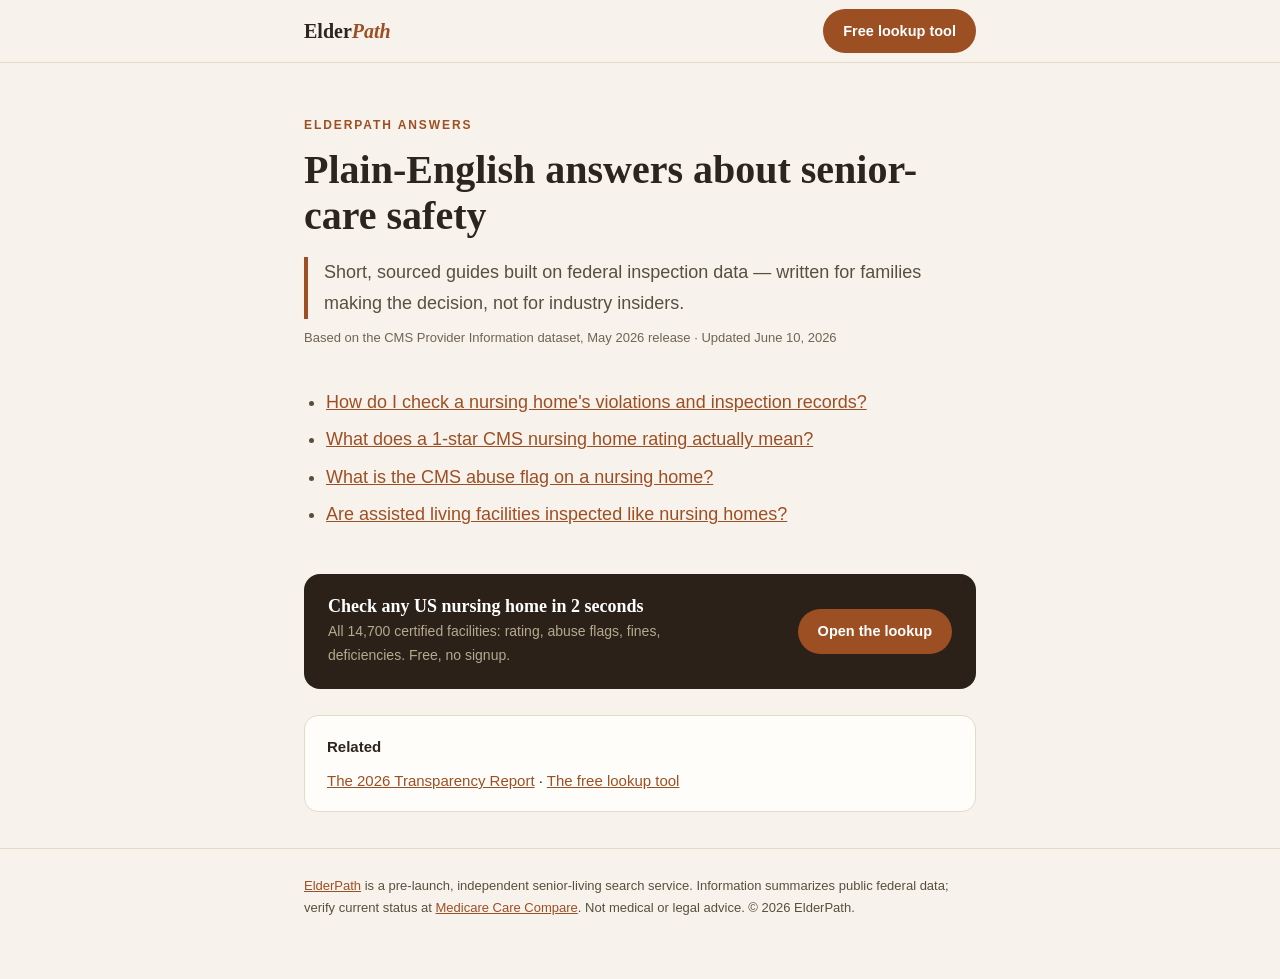
==== answers/index.html @ b401ab56 "Viral mechanics: share-card images, browse lists, embed mode, AEO answers cluster - check/: canvas-r" ====
<!DOCTYPE html>
<html lang="en">
<head>
<meta charset="UTF-8">
<meta name="viewport" content="width=device-width, initial-scale=1.0">
<title>Plain-English answers for families choosing senior care | ElderPath</title>
<meta name="description" content="Short, sourced answers to the questions families ask when choosing a nursing home or assisted living: ratings, violations, abuse flags, inspections.">
<link rel="canonical" href="https://yejuntak.github.io/elderpath/answers//">
<meta property="og:type" content="article">
<meta property="og:title" content="Plain-English answers for families choosing senior care">
<meta property="og:description" content="Short, sourced answers to the questions families ask when choosing a nursing home or assisted living: ratings, violations, abuse flags, inspections.">
<meta property="og:url" content="https://yejuntak.github.io/elderpath/answers//">
<link rel="icon" href="data:image/svg+xml,%3Csvg xmlns='http://www.w3.org/2000/svg' viewBox='0 0 64 64'%3E%3Crect width='64' height='64' rx='14' fill='%239d4f24'/%3E%3Ctext x='32' y='44' font-family='Georgia,serif' font-size='36' font-weight='bold' fill='%23fff' text-anchor='middle'%3EE%3C/text%3E%3C/svg%3E">
<script type="application/ld+json">{"@context": "https://schema.org", "@type": "CollectionPage", "name": "ElderPath Answers"}</script>
<style>
  :root { --ink:#2b251d; --body:#57503f; --muted:#6e6553; --cream:#f7f3ec; --card:#fffdf9; --sienna:#9d4f24; --line:#e3dac8; --brown:#2b2118; --obm:#b5a98f; }
  * { margin:0; padding:0; box-sizing:border-box; }
  body { font-family:'Inter',-apple-system,sans-serif; background:var(--cream); color:var(--ink); font-size:17px; line-height:1.7; -webkit-font-smoothing:antialiased; }
  h1,h2,h3 { font-family:Georgia,serif; font-weight:600; line-height:1.15; }
  .wrap { max-width:720px; margin:0 auto; padding:0 clamp(18px,4vw,24px); }
  nav { position:sticky; top:0; z-index:50; background:rgba(247,243,236,.93); backdrop-filter:blur(10px); border-bottom:1px solid var(--line); }
  .nav-inner { display:flex; align-items:center; justify-content:space-between; height:62px; }
  .logo { font-family:Georgia,serif; font-weight:700; font-size:20px; color:var(--ink); text-decoration:none; }
  .logo em { font-style:italic; color:var(--sienna); }
  .btn { display:inline-block; background:var(--sienna); color:#fff; font-size:14.5px; font-weight:600; padding:10px 20px; border-radius:999px; text-decoration:none; }
  header.h { padding:52px 0 8px; }
  .kicker { display:block; font-size:12px; font-weight:700; letter-spacing:.16em; text-transform:uppercase; color:var(--sienna); margin-bottom:12px; }
  h1 { font-size:clamp(28px,4.6vw,40px); margin-bottom:18px; }
  .answer { font-size:18px; color:var(--body); border-left:4px solid var(--sienna); padding-left:16px; margin-bottom:8px; }
  .meta { font-size:13px; color:var(--muted); margin-bottom:10px; }
  section { padding:20px 0 4px; }
  h2 { font-size:23px; margin:22px 0 10px; }
  p { color:var(--body); margin-bottom:13px; }
  p strong { color:var(--ink); }
  ul { margin:0 0 14px 22px; color:var(--body); }
  li { margin-bottom:7px; }
  a { color:var(--sienna); }
  .tool { background:var(--brown); color:#fff; border-radius:16px; padding:22px 24px; margin:26px 0; display:flex; justify-content:space-between; align-items:center; gap:14px; flex-wrap:wrap; }
  .tool h3 { color:#fff; font-size:18px; margin-bottom:3px; }
  .tool p { color:var(--obm); font-size:14px; margin:0; max-width:44ch; }
  .rel { background:var(--card); border:1px solid var(--line); border-radius:14px; padding:18px 22px; margin:24px 0; font-size:15px; }
  .rel strong { display:block; margin-bottom:8px; }
  footer { border-top:1px solid var(--line); margin-top:36px; padding:26px 0 46px; font-size:13px; color:var(--muted); }
</style>
</head>
<body>
<nav><div class="wrap nav-inner"><a class="logo" href="../">Elder<em>Path</em></a><a class="btn" href="../check/">Free lookup tool</a></div></nav>
<main><div class="wrap">
<header class="h">
<span class="kicker">ElderPath Answers</span>
<h1>Plain-English answers about senior-care safety</h1>
<p class="answer">Short, sourced guides built on federal inspection data — written for families making the decision, not for industry insiders.</p>
<p class="meta">Based on the CMS Provider Information dataset, May 2026 release · Updated June 10, 2026</p>
</header>
<section><ul style='font-size:18px'><li><a href="check-nursing-home-violations/">How do I check a nursing home's violations and inspection records?</a></li><li><a href="nursing-home-star-ratings-explained/">What does a 1-star CMS nursing home rating actually mean?</a></li><li><a href="nursing-home-abuse-flag/">What is the CMS abuse flag on a nursing home?</a></li><li><a href="assisted-living-inspection-records/">Are assisted living facilities inspected like nursing homes?</a></li></ul></section>
<div class="tool">
<div><h3>Check any US nursing home in 2 seconds</h3><p>All 14,700 certified facilities: rating, abuse flags, fines, deficiencies. Free, no signup.</p></div>
<a class="btn" href="../check/">Open the lookup</a>
</div>
<div class="rel"><strong>Related</strong><a href="../report/">The 2026 Transparency Report</a> · <a href="../check/">The free lookup tool</a></div>
</div></main>
<footer><div class="wrap"><p><a href="../">ElderPath</a> is a pre-launch, independent senior-living search service. Information summarizes public federal data; verify current status at <a href="https://www.medicare.gov/care-compare/">Medicare Care Compare</a>. Not medical or legal advice. © 2026 ElderPath.</p></div></footer>
</body></html>
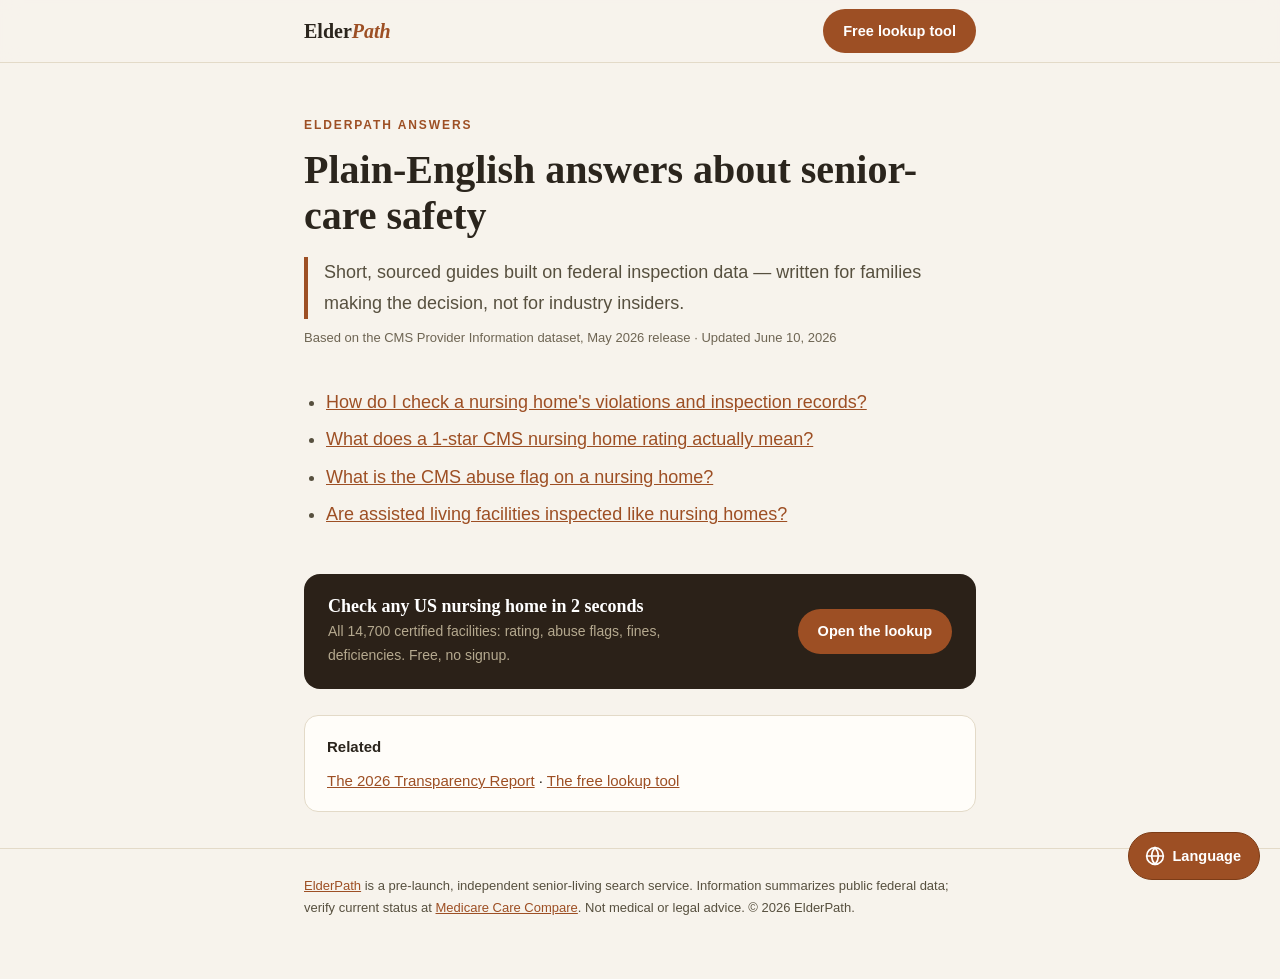
==== commit e69b04eb: "Add language launcher: globe FAB → any language, site-wide Self-contained ui/i18n.js dropped on ever" ====
--- a/answers/index.html
+++ b/answers/index.html
@@ -60,4 +60,5 @@
 <div class="rel"><strong>Related</strong><a href="../report/">The 2026 Transparency Report</a> · <a href="../check/">The free lookup tool</a></div>
 </div></main>
 <footer><div class="wrap"><p><a href="../">ElderPath</a> is a pre-launch, independent senior-living search service. Information summarizes public federal data; verify current status at <a href="https://www.medicare.gov/care-compare/">Medicare Care Compare</a>. Not medical or legal advice. © 2026 ElderPath.</p></div></footer>
+<script src="../ui/i18n.js" defer></script>
 </body></html>
